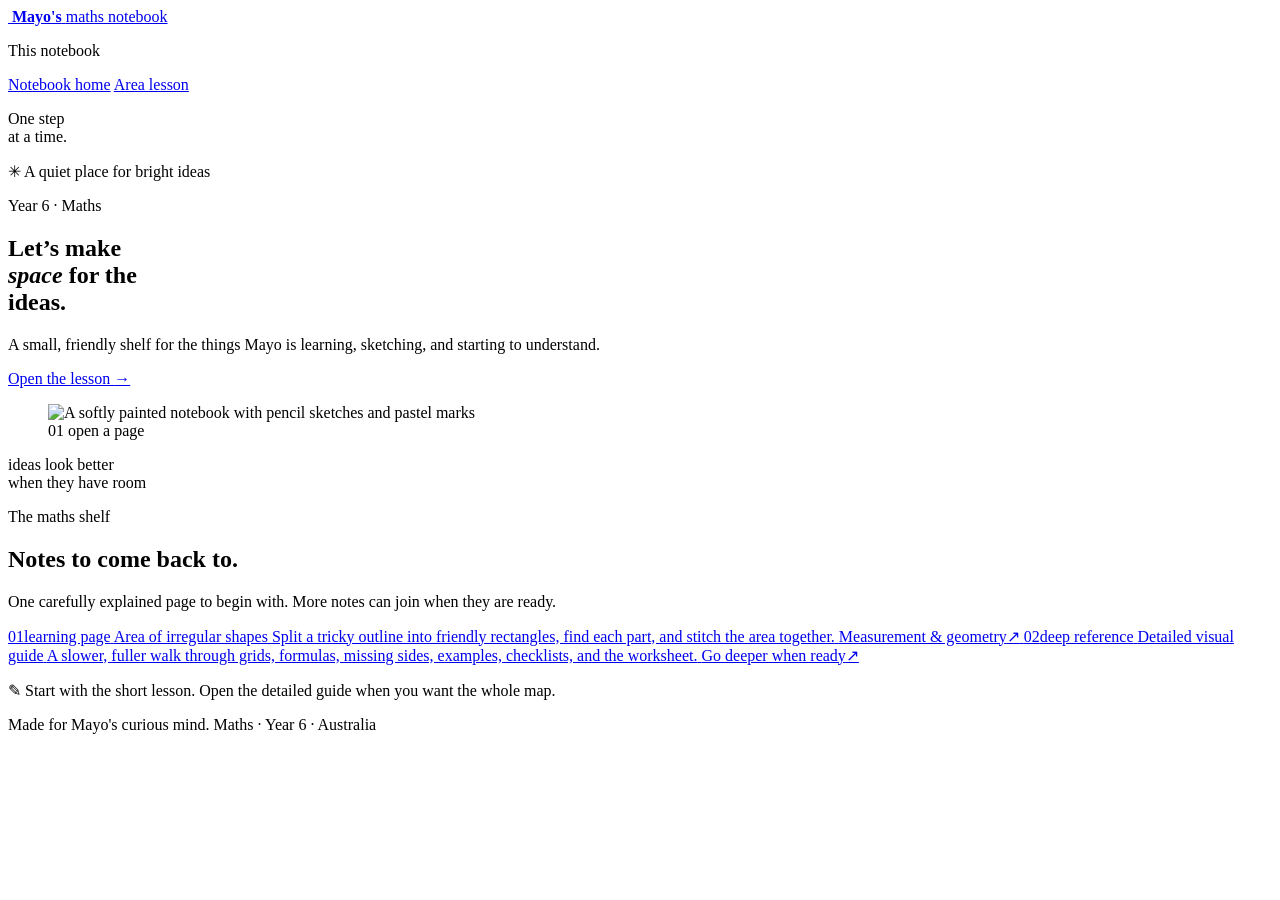
==== index.html @ c5aafde9 "Create index.html" ====
<!doctype html>
<html lang="en">
  <head>
    <!-- Style reminder: quiet editorial stationery, warm paper, pencil teal, and generous whitespace. Keep copy concise and let Mayo's artwork carry personality. -->
    <meta charset="UTF-8" />
    <meta name="viewport" content="width=device-width, initial-scale=1.0" />
    <meta name="theme-color" content="#f7f2e9" />
    <meta name="description" content="Mayo's calm, visual notebook for Year 6 maths notes and small wins." />
    <title>Mayo's Maths Notebook</title>
    <link rel="icon" type="image/png" href="/manus-storage/mayo-notebook-mark_d1982af1.png" />
    <link rel="stylesheet" href="styles.css" />
    <link rel="preconnect" href="https://fonts.googleapis.com" />
    <link rel="preconnect" href="https://fonts.gstatic.com" crossorigin />
    <link href="https://fonts.googleapis.com/css2?family=DM+Sans:wght@400;500;600;700&family=Fraunces:opsz,wght,SOFT@9..144,400;9..144,600;9..144,700&display=swap" rel="stylesheet" />
  </head>
  <body>
    <div class="page-frame">
      <aside class="side-rail" aria-label="Notebook navigation">
        <a class="brand" href="#top" aria-label="Mayo's Maths Notebook home">
          <span class="brand-mark-wrap">
            <img class="brand-mark" src="/manus-storage/mayo-notebook-mark_d1982af1.png" alt="" />
          </span>
          <span class="brand-copy">
            <strong>Mayo's</strong>
            <span>maths notebook</span>
          </span>
        </a>

        <div class="rail-rule" aria-hidden="true"></div>

        <p class="rail-label">This notebook</p>
        <nav class="rail-nav">
          <a class="rail-link is-active" href="#top"><span class="nav-dot dot-teal"></span>Notebook home</a>
          <a class="rail-link" href="#notes"><span class="nav-dot dot-rose"></span>Area lesson</a>
        </nav>

        <div class="rail-footer">
          <span class="pencil-line" aria-hidden="true"></span>
          <p>One step<br />at a time.</p>
        </div>
      </aside>

      <main class="main-canvas" id="top">
        <header class="topbar">
          <p class="topbar-note"><span class="tiny-spark" aria-hidden="true">✳</span> A quiet place for bright ideas</p>
        </header>

        <section class="welcome-section" aria-labelledby="welcome-heading">
          <div class="welcome-copy">
            <p class="eyebrow">Year 6 · Maths</p>
            <h1 id="welcome-heading">Let’s make<br /><em>space</em> for the<br />ideas.</h1>
            <p class="welcome-text">A small, friendly shelf for the things Mayo is learning, sketching, and starting to understand.</p>
            <div class="welcome-actions">
              <a class="primary-button" href="#notes">Open the lesson <span aria-hidden="true">→</span></a>
            </div>
          </div>

          <div class="hero-art-wrap">
            <div class="hero-pin" aria-hidden="true"></div>
            <figure class="hero-art">
              <img src="/manus-storage/mayo-notebook-reference_efe2e836.png" alt="A softly painted notebook with pencil sketches and pastel marks" />
              <figcaption><span>01</span> open a page</figcaption>
            </figure>
            <span class="hero-caption">ideas look better<br />when they have room</span>
          </div>
        </section>

        <section class="notes-section ruled-section" id="notes" aria-labelledby="notes-heading">
          <div class="section-heading">
            <div>
              <p class="eyebrow">The maths shelf</p>
              <h2 id="notes-heading">Notes to come back to.</h2>
            </div>
            <p class="section-intro">One carefully explained page to begin with. More notes can join when they are ready.</p>
          </div>



          <div class="notes-grid" id="notes-grid">
            <a class="note-card note-card-teal featured-note" href="area-of-irregular-shapes.html" aria-label="Open the Area of Irregular Shapes learning page">
              <span class="note-tape" aria-hidden="true"></span>
              <span class="note-card-top"><span class="note-number">01</span><span class="note-status">learning page</span></span>
              <span class="note-icon number-icon" aria-hidden="true"><i></i><i></i><i></i></span>
              <span class="note-title">Area of irregular shapes</span>
              <span class="note-description">Split a tricky outline into friendly rectangles, find each part, and stitch the area together.</span>
              <span class="note-footer"><span>Measurement & geometry</span><span class="note-arrow" aria-hidden="true">↗</span></span>
            </a>
            <a class="note-card note-card-rose" href="area-of-irregular-shapes-detailed.html" aria-label="Open the detailed Area of Irregular Shapes reference guide">
              <span class="note-tape" aria-hidden="true"></span>
              <span class="note-card-top"><span class="note-number">02</span><span class="note-status">deep reference</span></span>
              <span class="note-icon fraction-icon" aria-hidden="true"><i></i><i></i><i></i><i></i></span>
              <span class="note-title">Detailed visual guide</span>
              <span class="note-description">A slower, fuller walk through grids, formulas, missing sides, examples, checklists, and the worksheet.</span>
              <span class="note-footer"><span>Go deeper when ready</span><span class="note-arrow" aria-hidden="true">↗</span></span>
            </a>
          </div>

          <p class="shelf-note"><span aria-hidden="true">✎</span> Start with the short lesson. Open the detailed guide when you want the whole map.</p>
        </section>


        <footer class="site-footer">
          <span>Made for Mayo's curious mind.</span>
          <span>Maths · Year 6 · Australia</span>
        </footer>
      </main>
    </div>

  </body>
</html>
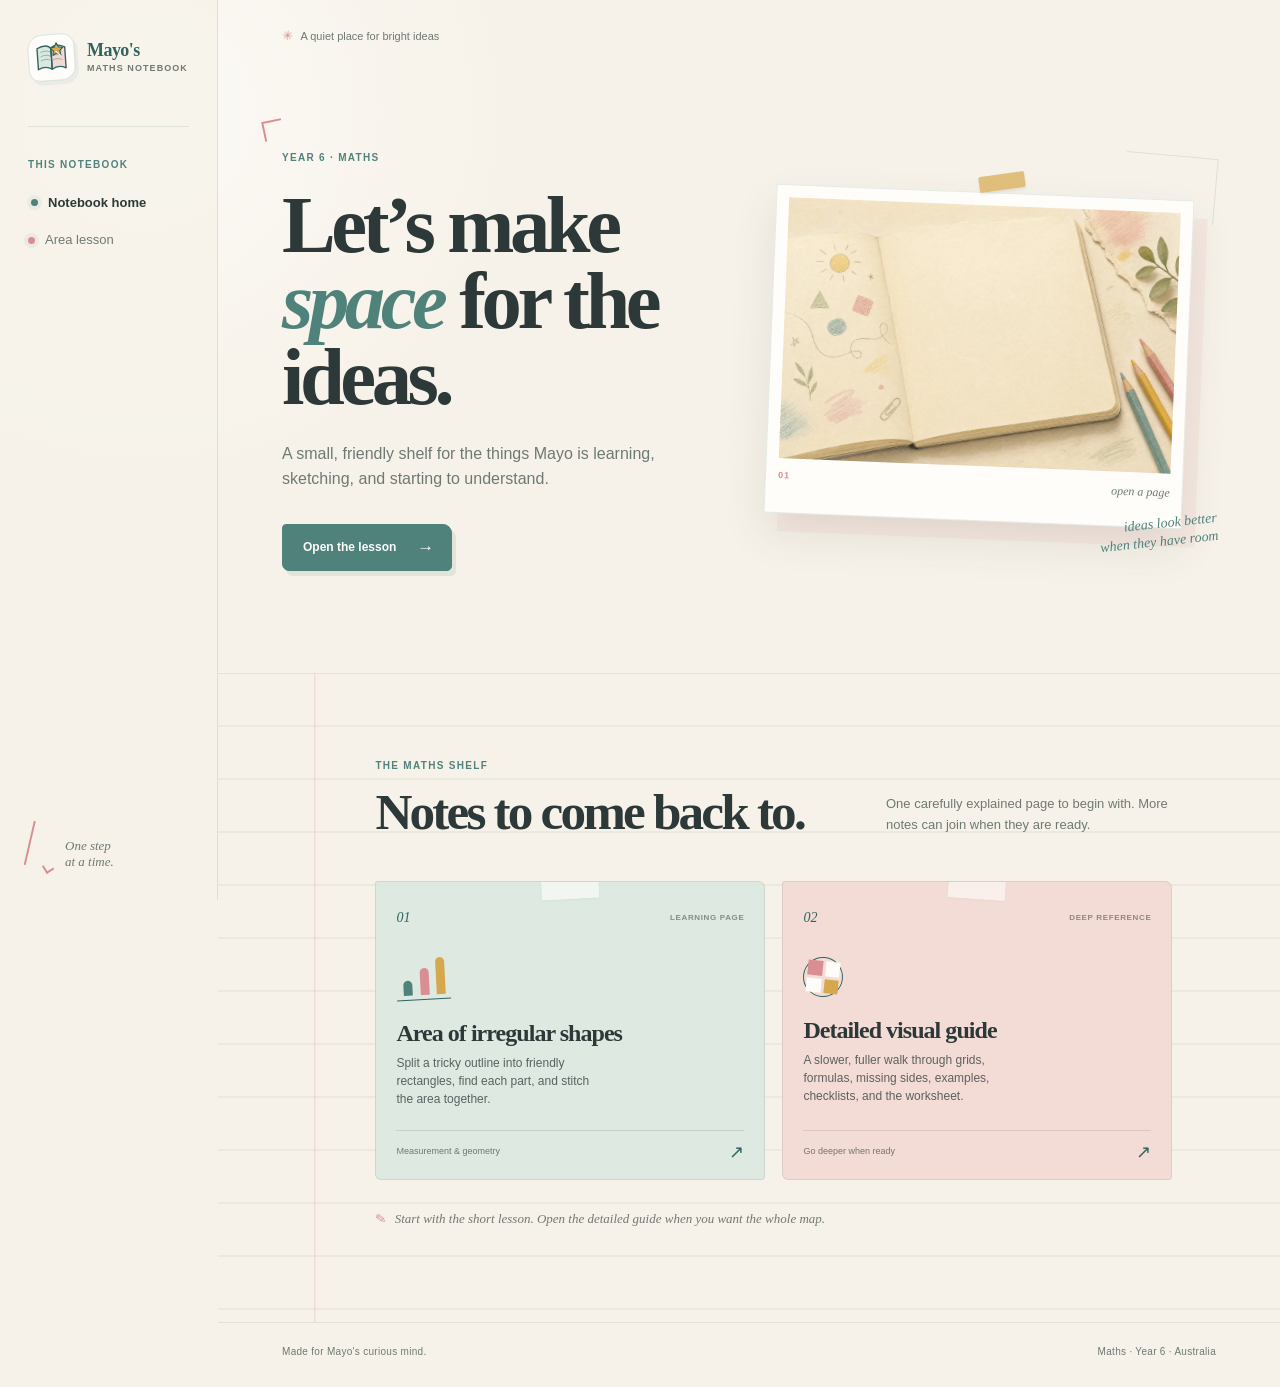
==== commit f8addc6c: "Update index.html" ====
--- a/index.html
+++ b/index.html
@@ -18,7 +18,7 @@
       <aside class="side-rail" aria-label="Notebook navigation">
         <a class="brand" href="#top" aria-label="Mayo's Maths Notebook home">
           <span class="brand-mark-wrap">
-            <img class="brand-mark" src="/manus-storage/mayo-notebook-mark_d1982af1.png" alt="" />
+            <img class="brand-mark" src="assets/mayo-notebook-mark.svg" alt="" />
           </span>
           <span class="brand-copy">
             <strong>Mayo's</strong>
@@ -58,7 +58,7 @@
           <div class="hero-art-wrap">
             <div class="hero-pin" aria-hidden="true"></div>
             <figure class="hero-art">
-              <img src="/manus-storage/mayo-notebook-reference_efe2e836.png" alt="A softly painted notebook with pencil sketches and pastel marks" />
+              <img src="assets/mayo-notebook-reference.webp" alt="A softly painted notebook with pencil sketches and pastel marks" />
               <figcaption><span>01</span> open a page</figcaption>
             </figure>
             <span class="hero-caption">ideas look better<br />when they have room</span>
--- a/styles.css
+++ b/styles.css
@@ -0,0 +1,1554 @@
+/* Style reminder: soft editorial stationery for Mayo — warm paper, pencil teal, restrained pastel accents, asymmetric notebook-spread layout, and quiet motion. */
+
+:root {
+  --paper: #f7f2e9;
+  --paper-deep: #eee6d8;
+  --paper-white: #fffdf9;
+  --ink: #2d3938;
+  --muted-ink: #6f7974;
+  --pencil-teal: #4f827b;
+  --teal-dark: #32645f;
+  --teal-wash: #d9e8e0;
+  --rose: #d98f91;
+  --rose-wash: #f3d9d3;
+  --yellow: #d5a84e;
+  --yellow-wash: #f5e8bb;
+  --sage: #97aa8a;
+  --sage-wash: #dfe8d6;
+  --line: rgba(79, 130, 123, 0.15);
+  --red-line: rgba(207, 123, 122, 0.18);
+  --shadow: 0 20px 44px rgba(64, 74, 66, 0.11);
+  --shadow-small: 0 8px 20px rgba(64, 74, 66, 0.09);
+  --ease-out: cubic-bezier(0.23, 1, 0.32, 1);
+}
+
+* {
+  box-sizing: border-box;
+}
+
+html {
+  scroll-behavior: smooth;
+  background: var(--paper);
+}
+
+body {
+  margin: 0;
+  min-width: 320px;
+  color: var(--ink);
+  background:
+    radial-gradient(circle at 11% 8%, rgba(255, 255, 255, 0.62), transparent 23rem),
+    var(--paper);
+  font-family: "DM Sans", sans-serif;
+  font-size: 16px;
+  line-height: 1.6;
+  -webkit-font-smoothing: antialiased;
+}
+
+body::selection {
+  color: var(--paper-white);
+  background: var(--pencil-teal);
+}
+
+img {
+  display: block;
+  max-width: 100%;
+}
+
+a {
+  color: inherit;
+  text-decoration: none;
+}
+
+button,
+a {
+  -webkit-tap-highlight-color: transparent;
+}
+
+button {
+  font: inherit;
+}
+
+button:focus-visible,
+a:focus-visible {
+  outline: 3px solid rgba(79, 130, 123, 0.46);
+  outline-offset: 4px;
+}
+
+[hidden] {
+  display: none !important;
+}
+
+.page-frame {
+  display: grid;
+  grid-template-columns: 218px minmax(0, 1fr);
+  min-height: 100vh;
+}
+
+.side-rail {
+  position: sticky;
+  top: 0;
+  align-self: start;
+  display: flex;
+  flex-direction: column;
+  min-height: 100vh;
+  padding: 34px 28px 30px;
+  border-right: 1px solid rgba(79, 130, 123, 0.16);
+  background: rgba(247, 242, 233, 0.78);
+}
+
+.brand {
+  display: inline-flex;
+  align-items: center;
+  gap: 12px;
+  width: fit-content;
+}
+
+.brand-mark-wrap {
+  display: grid;
+  width: 47px;
+  height: 47px;
+  place-items: center;
+  border: 1px solid rgba(79, 130, 123, 0.2);
+  border-radius: 15px 12px 14px 11px;
+  background: var(--paper-white);
+  box-shadow: 3px 4px 0 rgba(79, 130, 123, 0.08);
+  transform: rotate(-4deg);
+  transition: transform 180ms var(--ease-out);
+}
+
+.brand:hover .brand-mark-wrap {
+  transform: rotate(1deg) translateY(-2px);
+}
+
+.brand-mark {
+  width: 37px;
+  height: 37px;
+  object-fit: contain;
+}
+
+.brand-copy {
+  display: grid;
+  line-height: 1.05;
+}
+
+.brand-copy strong {
+  color: var(--teal-dark);
+  font-family: "Fraunces", serif;
+  font-size: 18px;
+  font-weight: 700;
+  letter-spacing: -0.03em;
+}
+
+.brand-copy span {
+  margin-top: 4px;
+  color: var(--muted-ink);
+  font-size: 9px;
+  font-weight: 700;
+  letter-spacing: 0.12em;
+  text-transform: uppercase;
+}
+
+.rail-rule {
+  width: 100%;
+  height: 1px;
+  margin: 45px 0 32px;
+  background: var(--line);
+}
+
+.rail-label,
+.eyebrow,
+.filter-label,
+.practice-time,
+.note-status {
+  margin: 0;
+  color: var(--pencil-teal);
+  font-size: 10px;
+  font-weight: 700;
+  letter-spacing: 0.13em;
+  line-height: 1.25;
+  text-transform: uppercase;
+}
+
+.rail-nav {
+  display: grid;
+  gap: 17px;
+  margin-top: 21px;
+}
+
+.rail-link {
+  display: inline-flex;
+  align-items: center;
+  gap: 10px;
+  width: fit-content;
+  color: var(--muted-ink);
+  font-size: 13px;
+  transition: color 170ms var(--ease-out), transform 170ms var(--ease-out);
+}
+
+.rail-link:hover,
+.rail-link.is-active {
+  color: var(--ink);
+  transform: translateX(3px);
+}
+
+.rail-link.is-active {
+  font-weight: 700;
+}
+
+.nav-dot {
+  width: 7px;
+  height: 7px;
+  border-radius: 50%;
+  box-shadow: 0 0 0 4px rgba(79, 130, 123, 0.08);
+}
+
+.dot-teal { background: var(--pencil-teal); }
+.dot-rose { background: var(--rose); }
+.dot-yellow { background: var(--yellow); }
+.dot-sage { background: var(--sage); }
+
+.rail-footer {
+  display: flex;
+  align-items: flex-end;
+  gap: 12px;
+  margin-top: auto;
+  color: var(--muted-ink);
+  font-family: "Fraunces", serif;
+  font-size: 13px;
+  font-style: italic;
+  line-height: 1.25;
+}
+
+.rail-footer p {
+  margin: 0;
+}
+
+.pencil-line {
+  position: relative;
+  display: block;
+  width: 25px;
+  height: 45px;
+  border-left: 2px solid var(--rose);
+  transform: rotate(13deg) translateY(-2px);
+}
+
+.pencil-line::after {
+  position: absolute;
+  right: -4px;
+  bottom: -2px;
+  width: 7px;
+  height: 7px;
+  border-right: 2px solid var(--rose);
+  border-bottom: 2px solid var(--rose);
+  content: "";
+  transform: rotate(45deg);
+}
+
+.main-canvas {
+  min-width: 0;
+  overflow: hidden;
+}
+
+.topbar {
+  display: flex;
+  align-items: center;
+  justify-content: space-between;
+  gap: 24px;
+  max-width: 1320px;
+  margin: 0 auto;
+  padding: 26px clamp(28px, 5vw, 82px) 16px;
+  color: var(--muted-ink);
+  font-size: 11px;
+}
+
+.topbar-note,
+.topbar-link {
+  margin: 0;
+}
+
+.tiny-spark {
+  display: inline-block;
+  margin-right: 5px;
+  color: var(--rose);
+  font-size: 13px;
+  transform: rotate(8deg);
+}
+
+.topbar-link {
+  color: var(--teal-dark);
+  font-weight: 700;
+  transition: color 160ms var(--ease-out), transform 160ms var(--ease-out);
+}
+
+.topbar-link span {
+  display: inline-block;
+  margin-left: 4px;
+  font-size: 14px;
+  transition: transform 160ms var(--ease-out);
+}
+
+.topbar-link:hover {
+  color: var(--pencil-teal);
+  transform: translateY(-1px);
+}
+
+.topbar-link:hover span {
+  transform: translate(2px, 2px);
+}
+
+.welcome-section,
+.notes-section,
+.practice-section,
+.closing-section,
+.site-footer {
+  max-width: 1320px;
+  margin-right: auto;
+  margin-left: auto;
+  padding-right: clamp(28px, 5vw, 82px);
+  padding-left: clamp(28px, 5vw, 82px);
+}
+
+.welcome-section {
+  display: grid;
+  grid-template-columns: minmax(280px, 0.92fr) minmax(380px, 1.08fr);
+  align-items: center;
+  gap: clamp(36px, 7vw, 115px);
+  min-height: 610px;
+  padding-top: 61px;
+  padding-bottom: 74px;
+}
+
+.welcome-copy {
+  position: relative;
+  z-index: 1;
+  max-width: 510px;
+}
+
+.welcome-copy::before {
+  position: absolute;
+  top: -32px;
+  left: -19px;
+  width: 18px;
+  height: 18px;
+  border-top: 2px solid var(--rose);
+  border-left: 2px solid var(--rose);
+  content: "";
+  transform: rotate(-12deg);
+}
+
+.welcome-copy .eyebrow {
+  margin-bottom: 23px;
+}
+
+h1,
+h2,
+p {
+  margin-top: 0;
+}
+
+h1,
+h2 {
+  color: var(--ink);
+  font-family: "Fraunces", serif;
+  font-weight: 600;
+  letter-spacing: -0.055em;
+}
+
+h1 {
+  max-width: 580px;
+  margin-bottom: 26px;
+  font-size: clamp(56px, 6.3vw, 92px);
+  line-height: 0.94;
+}
+
+h1 em,
+h2 em {
+  color: var(--pencil-teal);
+  font-style: italic;
+}
+
+.welcome-text {
+  max-width: 380px;
+  margin-bottom: 32px;
+  color: var(--muted-ink);
+  font-size: 16px;
+}
+
+.welcome-actions {
+  display: flex;
+  align-items: center;
+  flex-wrap: wrap;
+  gap: 22px;
+}
+
+.primary-button {
+  display: inline-flex;
+  align-items: center;
+  gap: 21px;
+  padding: 13px 17px 13px 20px;
+  border: 1px solid var(--pencil-teal);
+  border-radius: 4px 9px 5px 7px;
+  color: var(--paper-white);
+  background: var(--pencil-teal);
+  box-shadow: 4px 5px 0 rgba(79, 130, 123, 0.12);
+  font-size: 12px;
+  font-weight: 700;
+  transition: background 170ms var(--ease-out), transform 170ms var(--ease-out), box-shadow 170ms var(--ease-out);
+}
+
+.primary-button span {
+  font-size: 17px;
+  font-weight: 400;
+  line-height: 1;
+  transition: transform 170ms var(--ease-out);
+}
+
+.primary-button:hover {
+  background: var(--teal-dark);
+  box-shadow: 3px 3px 0 rgba(79, 130, 123, 0.15);
+  transform: translateY(-2px);
+}
+
+.primary-button:hover span {
+  transform: translateX(3px);
+}
+
+.primary-button:active,
+.filter-button:active,
+.answer-button:active {
+  transform: scale(0.97);
+}
+
+.margin-note {
+  color: var(--rose);
+  font-family: "Fraunces", serif;
+  font-size: 13px;
+  font-style: italic;
+  transform: rotate(-5deg);
+}
+
+.hero-art-wrap {
+  position: relative;
+  max-width: 586px;
+  justify-self: end;
+  padding: 19px 28px 30px 10px;
+}
+
+.hero-art-wrap::before {
+  position: absolute;
+  top: -18px;
+  right: 0;
+  width: 91px;
+  height: 65px;
+  border-top: 1px solid var(--line);
+  border-right: 1px solid var(--line);
+  content: "";
+  transform: rotate(5deg);
+}
+
+.hero-art {
+  position: relative;
+  margin: 0;
+  padding: 12px 12px 24px;
+  border: 1px solid rgba(79, 130, 123, 0.15);
+  background: var(--paper-white);
+  box-shadow: 14px 18px 0 rgba(217, 143, 145, 0.11), var(--shadow);
+  transform: rotate(2.3deg);
+  transition: transform 260ms var(--ease-out), box-shadow 260ms var(--ease-out);
+}
+
+.hero-art:hover {
+  box-shadow: 11px 13px 0 rgba(217, 143, 145, 0.13), 0 24px 52px rgba(64, 74, 66, 0.14);
+  transform: rotate(0.4deg) translateY(-3px);
+}
+
+.hero-art img {
+  width: 100%;
+  aspect-ratio: 3 / 2;
+  object-fit: cover;
+}
+
+.hero-art figcaption {
+  display: flex;
+  justify-content: space-between;
+  margin-top: 10px;
+  color: var(--muted-ink);
+  font-family: "Fraunces", serif;
+  font-size: 12px;
+  font-style: italic;
+}
+
+.hero-art figcaption span {
+  color: var(--rose);
+  font-family: "DM Sans", sans-serif;
+  font-size: 9px;
+  font-style: normal;
+  font-weight: 700;
+  letter-spacing: 0.12em;
+}
+
+.hero-pin {
+  position: absolute;
+  z-index: 2;
+  top: 1px;
+  left: 48%;
+  width: 46px;
+  height: 16px;
+  border-radius: 2px;
+  background: rgba(213, 168, 78, 0.69);
+  box-shadow: 0 2px 3px rgba(64, 74, 66, 0.1);
+  transform: rotate(-8deg);
+}
+
+.hero-caption {
+  position: absolute;
+  right: -2px;
+  bottom: 0;
+  color: var(--pencil-teal);
+  font-family: "Fraunces", serif;
+  font-size: 14px;
+  font-style: italic;
+  line-height: 1.25;
+  text-align: right;
+  transform: rotate(-6deg);
+}
+
+.ruled-section {
+  position: relative;
+}
+
+.notes-section {
+  padding-top: 86px;
+  padding-bottom: 92px;
+  border-top: 1px solid rgba(79, 130, 123, 0.12);
+  background:
+    linear-gradient(90deg, transparent 0, transparent 9%, var(--red-line) 9.1%, transparent 9.25%),
+    repeating-linear-gradient(to bottom, transparent 0, transparent 51px, var(--line) 52px, transparent 53px);
+}
+
+.section-heading {
+  display: grid;
+  grid-template-columns: minmax(0, 1fr) minmax(220px, 330px);
+  align-items: end;
+  gap: 32px;
+  margin-bottom: 42px;
+  padding-left: 10%;
+}
+
+.section-heading h2,
+.practice-card h2,
+.closing-copy h2 {
+  margin-bottom: 0;
+  font-size: clamp(35px, 4vw, 56px);
+  line-height: 1.02;
+}
+
+.section-heading .eyebrow {
+  margin-bottom: 14px;
+}
+
+.section-intro {
+  max-width: 310px;
+  margin-bottom: 3px;
+  color: var(--muted-ink);
+  font-size: 13px;
+  line-height: 1.6;
+}
+
+.filter-row {
+  display: flex;
+  align-items: center;
+  flex-wrap: wrap;
+  gap: 9px;
+  margin-bottom: 30px;
+  padding-left: 10%;
+}
+
+.filter-label {
+  margin-right: 6px;
+  color: var(--muted-ink);
+  font-size: 9px;
+}
+
+.filter-button {
+  padding: 8px 12px;
+  border: 1px solid rgba(79, 130, 123, 0.18);
+  border-radius: 3px 6px 4px 5px;
+  color: var(--muted-ink);
+  background: rgba(255, 253, 249, 0.35);
+  font-size: 11px;
+  cursor: pointer;
+  transition: color 160ms var(--ease-out), border-color 160ms var(--ease-out), background 160ms var(--ease-out), transform 160ms var(--ease-out);
+}
+
+.filter-button:hover,
+.filter-button.is-selected {
+  border-color: var(--pencil-teal);
+  color: var(--teal-dark);
+  background: var(--teal-wash);
+}
+
+.filter-button.is-selected {
+  font-weight: 700;
+}
+
+.notes-grid {
+  display: grid;
+  grid-template-columns: repeat(2, minmax(0, 390px));
+  gap: 17px;
+  padding-left: 10%;
+}
+
+.note-card {
+  position: relative;
+  display: flex;
+  flex-direction: column;
+  min-height: 285px;
+  padding: 25px 20px 18px;
+  overflow: hidden;
+  border: 1px solid rgba(45, 57, 56, 0.1);
+  border-radius: 3px 7px 4px 6px;
+  color: var(--ink);
+  text-align: left;
+  cursor: pointer;
+  transition: transform 220ms var(--ease-out), box-shadow 220ms var(--ease-out), border-color 220ms var(--ease-out);
+}
+
+.note-card:hover {
+  z-index: 1;
+  border-color: rgba(79, 130, 123, 0.32);
+  box-shadow: var(--shadow-small);
+  transform: translateY(-5px) rotate(-0.5deg);
+}
+
+.note-card:nth-child(even):hover {
+  transform: translateY(-5px) rotate(0.5deg);
+}
+
+.note-card:active {
+  transform: translateY(-1px) scale(0.99);
+}
+
+.note-card-teal { background: rgba(217, 232, 224, 0.86); }
+.note-card-rose { background: rgba(243, 217, 211, 0.86); }
+.note-card-yellow { background: rgba(245, 232, 187, 0.86); }
+.note-card-sage { background: rgba(223, 232, 214, 0.9); }
+
+.note-tape {
+  position: absolute;
+  top: -10px;
+  left: 50%;
+  width: 57px;
+  height: 27px;
+  background: rgba(255, 253, 249, 0.57);
+  box-shadow: 0 1px 2px rgba(45, 57, 56, 0.05);
+  transform: translateX(-50%) rotate(-3deg);
+}
+
+.note-card:nth-child(2) .note-tape { transform: translateX(-50%) rotate(4deg); }
+.note-card:nth-child(3) .note-tape { transform: translateX(-50%) rotate(-7deg); }
+.note-card:nth-child(4) .note-tape { transform: translateX(-50%) rotate(5deg); }
+
+.note-card-top,
+.note-footer {
+  display: flex;
+  align-items: center;
+  justify-content: space-between;
+}
+
+.note-card-top {
+  margin-bottom: 28px;
+}
+
+.note-number {
+  color: var(--teal-dark);
+  font-family: "Fraunces", serif;
+  font-size: 14px;
+  font-style: italic;
+}
+
+.note-status {
+  color: rgba(45, 57, 56, 0.52);
+  font-size: 8px;
+  letter-spacing: 0.08em;
+}
+
+.note-icon {
+  position: relative;
+  display: block;
+  width: 54px;
+  height: 43px;
+  margin-bottom: 21px;
+}
+
+.number-icon {
+  display: flex;
+  align-items: end;
+  justify-content: space-between;
+  padding: 4px 5px 4px 7px;
+  border-bottom: 1px solid var(--teal-dark);
+  transform: rotate(-3deg);
+}
+
+.number-icon i {
+  display: block;
+  width: 9px;
+  border-radius: 8px 8px 1px 1px;
+  background: var(--pencil-teal);
+}
+
+.number-icon i:nth-child(1) { height: 15px; }
+.number-icon i:nth-child(2) { height: 27px; background: var(--rose); }
+.number-icon i:nth-child(3) { height: 37px; background: var(--yellow); }
+
+.fraction-icon {
+  display: grid;
+  grid-template-columns: 1fr 1fr;
+  gap: 3px;
+  width: 40px;
+  height: 40px;
+  padding: 3px;
+  border: 1px solid var(--teal-dark);
+  border-radius: 50%;
+  transform: rotate(6deg);
+}
+
+.fraction-icon i { background: var(--rose); }
+.fraction-icon i:nth-child(2),
+.fraction-icon i:nth-child(3) { background: var(--paper-white); }
+.fraction-icon i:nth-child(4) { background: var(--yellow); }
+
+.array-icon {
+  display: grid;
+  grid-template-columns: repeat(3, 10px);
+  grid-template-rows: repeat(2, 10px);
+  gap: 7px;
+  padding: 5px;
+  transform: rotate(-5deg);
+}
+
+.array-icon i {
+  width: 10px;
+  height: 10px;
+  border: 1px solid var(--teal-dark);
+  border-radius: 50%;
+  background: var(--yellow);
+}
+
+.array-icon i:nth-child(2n) { background: var(--rose); }
+
+.pattern-icon {
+  display: flex;
+  align-items: end;
+  gap: 5px;
+  padding-left: 3px;
+  border-bottom: 1px solid var(--teal-dark);
+  transform: rotate(4deg);
+}
+
+.pattern-icon i {
+  display: block;
+  width: 11px;
+  height: 11px;
+  border: 1px solid var(--teal-dark);
+  background: var(--sage);
+}
+
+.pattern-icon i:nth-child(2) { height: 23px; background: var(--rose); }
+.pattern-icon i:nth-child(3) { height: 35px; background: var(--yellow); }
+
+.note-title {
+  display: block;
+  margin-bottom: 8px;
+  font-family: "Fraunces", serif;
+  font-size: 24px;
+  font-weight: 600;
+  letter-spacing: -0.04em;
+  line-height: 1.05;
+}
+
+.note-description {
+  display: block;
+  max-width: 198px;
+  margin-bottom: 22px;
+  color: rgba(45, 57, 56, 0.76);
+  font-size: 12px;
+  line-height: 1.5;
+}
+
+.note-footer {
+  margin-top: auto;
+  padding-top: 12px;
+  border-top: 1px solid rgba(45, 57, 56, 0.13);
+  color: rgba(45, 57, 56, 0.64);
+  font-size: 9px;
+  line-height: 1.3;
+}
+
+.note-arrow {
+  color: var(--teal-dark);
+  font-size: 18px;
+  line-height: 1;
+  transition: transform 170ms var(--ease-out);
+}
+
+.note-card:hover .note-arrow {
+  transform: translate(2px, -2px);
+}
+
+.empty-filter-message {
+  margin: 28px 0 0 10%;
+  color: var(--muted-ink);
+  font-family: "Fraunces", serif;
+  font-style: italic;
+}
+
+.shelf-note {
+  margin: 29px 0 0 10%;
+  color: var(--muted-ink);
+  font-family: "Fraunces", serif;
+  font-size: 13px;
+  font-style: italic;
+}
+
+.shelf-note span {
+  display: inline-block;
+  margin-right: 5px;
+  color: var(--rose);
+  font-family: "DM Sans", sans-serif;
+  font-style: normal;
+  transform: rotate(-8deg);
+}
+
+.practice-section {
+  display: grid;
+  grid-template-columns: minmax(0, 0.93fr) minmax(330px, 1.07fr);
+  gap: clamp(28px, 6vw, 93px);
+  align-items: stretch;
+  padding-top: 103px;
+  padding-bottom: 105px;
+}
+
+.practice-card {
+  position: relative;
+  padding: 38px clamp(28px, 4vw, 54px) 34px;
+  border: 1px solid rgba(79, 130, 123, 0.16);
+  background: var(--paper-white);
+  box-shadow: 11px 12px 0 rgba(79, 130, 123, 0.08);
+}
+
+.practice-card::before {
+  position: absolute;
+  top: 17px;
+  right: 20px;
+  width: 28px;
+  height: 28px;
+  border-top: 1px solid var(--rose);
+  border-right: 1px solid var(--rose);
+  content: "";
+  transform: rotate(10deg);
+}
+
+.practice-topline {
+  display: flex;
+  align-items: center;
+  justify-content: space-between;
+  margin-bottom: 25px;
+}
+
+.practice-time {
+  color: var(--muted-ink);
+  font-size: 9px;
+}
+
+.practice-card h2 {
+  margin-bottom: 22px;
+  font-size: clamp(34px, 4.2vw, 54px);
+}
+
+.practice-prompt {
+  margin-bottom: 22px;
+  color: var(--muted-ink);
+  font-size: 13px;
+}
+
+.lolly-row {
+  display: flex;
+  align-items: center;
+  gap: 7px;
+  min-height: 58px;
+  margin-bottom: 24px;
+}
+
+.lolly-bag {
+  display: grid;
+  grid-template-columns: repeat(4, 7px);
+  gap: 3px;
+  width: 47px;
+  height: 51px;
+  padding: 19px 5px 5px;
+  border: 1px solid rgba(79, 130, 123, 0.36);
+  border-radius: 5px 5px 17px 17px;
+  background: var(--teal-wash);
+  transform: rotate(-3deg);
+}
+
+.lolly-bag:nth-of-type(3) { transform: rotate(3deg); }
+.lolly-bag i { width: 7px; height: 7px; border-radius: 50%; background: var(--rose); }
+.lolly-bag i:nth-child(2n) { background: var(--yellow); }
+.lolly-bag::before {
+  position: absolute;
+  top: 7px;
+  left: 6px;
+  width: 33px;
+  height: 10px;
+  border-radius: 50%;
+  background: var(--rose);
+  content: "";
+  opacity: 0.68;
+}
+
+.plus-sign {
+  color: var(--muted-ink);
+  font-family: "Fraunces", serif;
+  font-size: 22px;
+}
+
+.answer-row {
+  display: flex;
+  flex-wrap: wrap;
+  gap: 10px;
+}
+
+.answer-button {
+  min-width: 58px;
+  padding: 9px 15px;
+  border: 1px solid rgba(79, 130, 123, 0.32);
+  border-radius: 4px 8px 5px 7px;
+  color: var(--teal-dark);
+  background: var(--paper);
+  cursor: pointer;
+  transition: background 160ms var(--ease-out), color 160ms var(--ease-out), transform 160ms var(--ease-out);
+}
+
+.answer-button:hover,
+.answer-button.is-correct {
+  color: var(--paper-white);
+  background: var(--pencil-teal);
+}
+
+.answer-button.is-try-again {
+  border-color: rgba(217, 143, 145, 0.72);
+  color: #aa5d61;
+  background: var(--rose-wash);
+}
+
+.practice-feedback {
+  min-height: 25px;
+  margin: 18px 0 0;
+  color: var(--muted-ink);
+  font-family: "Fraunces", serif;
+  font-size: 13px;
+  font-style: italic;
+}
+
+.geometry-card {
+  position: relative;
+  min-height: 340px;
+  padding: 15px;
+  overflow: hidden;
+  background: var(--yellow-wash);
+  box-shadow: -8px 10px 0 rgba(213, 168, 78, 0.11);
+  transform: rotate(-1.3deg);
+}
+
+.geometry-card::after {
+  position: absolute;
+  right: 17px;
+  bottom: 14px;
+  width: 55px;
+  height: 1px;
+  background: rgba(79, 130, 123, 0.35);
+  content: "";
+  transform: rotate(-6deg);
+}
+
+.geometry-visual {
+  position: relative;
+  min-height: 309px;
+  overflow: hidden;
+  background:
+    linear-gradient(90deg, transparent 0, transparent 17%, rgba(79, 130, 123, 0.13) 17.2%, transparent 17.45%),
+    repeating-linear-gradient(to bottom, transparent 0, transparent 43px, rgba(79, 130, 123, 0.13) 44px, transparent 45px),
+    #f8edc7;
+}
+
+.geometry-visual::before,
+.geometry-visual::after {
+  position: absolute;
+  content: "";
+}
+
+.geometry-visual::before {
+  top: 23%;
+  left: 8%;
+  width: 86%;
+  height: 52%;
+  border: 1px dashed rgba(79, 130, 123, 0.26);
+  transform: rotate(-4deg);
+}
+
+.geometry-visual::after {
+  top: 31%;
+  right: 14%;
+  width: 24%;
+  height: 30%;
+  border: 1px solid rgba(217, 143, 145, 0.66);
+  transform: rotate(19deg);
+}
+
+.shape-circle,
+.shape-square,
+.shape-triangle,
+.shape-arrow,
+.shape-pencil-line,
+.shape-dot {
+  position: absolute;
+  display: block;
+}
+
+.shape-circle {
+  width: 67px;
+  height: 67px;
+  border: 2px solid rgba(79, 130, 123, 0.76);
+  border-radius: 50%;
+}
+
+.shape-circle-one {
+  top: 31%;
+  left: 23%;
+  transform: rotate(-8deg);
+}
+
+.shape-circle-two {
+  top: 39%;
+  left: 35%;
+  width: 48px;
+  height: 48px;
+  border-color: rgba(217, 143, 145, 0.76);
+  transform: rotate(11deg);
+}
+
+.shape-triangle {
+  top: 27%;
+  right: 25%;
+  width: 0;
+  height: 0;
+  border-right: 37px solid transparent;
+  border-bottom: 58px solid rgba(151, 170, 138, 0.85);
+  border-left: 37px solid transparent;
+  transform: rotate(-12deg);
+}
+
+.shape-square {
+  top: 35%;
+  right: 12%;
+  width: 56px;
+  height: 56px;
+  border: 2px solid rgba(213, 168, 78, 0.93);
+  transform: rotate(26deg);
+}
+
+.shape-arrow {
+  top: 20%;
+  left: 44%;
+  color: var(--teal-dark);
+  font-family: "Fraunces", serif;
+  font-size: 38px;
+  transform: rotate(-20deg);
+}
+
+.shape-pencil-line {
+  bottom: 24%;
+  left: 16%;
+  width: 26%;
+  border-top: 2px solid var(--rose);
+  transform: rotate(17deg);
+}
+
+.shape-dot {
+  width: 9px;
+  height: 9px;
+  border-radius: 50%;
+  background: var(--rose);
+}
+
+.shape-dot-one { top: 26%; left: 17%; }
+.shape-dot-two { right: 21%; bottom: 24%; background: var(--pencil-teal); }
+
+.geometry-label {
+  position: absolute;
+  right: 31px;
+  bottom: 25px;
+  display: grid;
+  max-width: 205px;
+  gap: 4px;
+  padding: 12px 14px;
+  border: 1px solid rgba(79, 130, 123, 0.16);
+  background: rgba(255, 253, 249, 0.88);
+  box-shadow: 4px 5px 0 rgba(79, 130, 123, 0.08);
+}
+
+.geometry-label .eyebrow {
+  font-size: 8px;
+}
+
+.geometry-label strong {
+  font-family: "Fraunces", serif;
+  font-size: 18px;
+  font-weight: 600;
+  letter-spacing: -0.03em;
+}
+
+.geometry-label span:last-child {
+  color: var(--muted-ink);
+  font-size: 10px;
+  line-height: 1.35;
+}
+
+.closing-section {
+  position: relative;
+  display: grid;
+  grid-template-columns: minmax(160px, 0.7fr) minmax(0, 1.45fr) 120px;
+  align-items: center;
+  gap: 35px;
+  padding-top: 82px;
+  padding-bottom: 83px;
+  border-top: 1px solid rgba(79, 130, 123, 0.12);
+}
+
+.closing-doodle {
+  width: 100%;
+  max-width: 255px;
+  overflow: hidden;
+  opacity: 0.83;
+  transform: rotate(-2deg);
+}
+
+.doodle-visual {
+  position: relative;
+  display: flex;
+  align-items: center;
+  justify-content: space-around;
+  min-height: 112px;
+  padding: 20px 12px;
+  color: var(--pencil-teal);
+  background:
+    linear-gradient(90deg, transparent 0, transparent 6%, var(--red-line) 6.2%, transparent 6.45%),
+    repeating-linear-gradient(to bottom, transparent 0, transparent 31px, var(--line) 32px, transparent 33px),
+    rgba(255, 253, 249, 0.46);
+  font-family: "Fraunces", serif;
+}
+
+.doodle-visual span,
+.doodle-visual b,
+.doodle-visual em,
+.doodle-visual strong {
+  display: inline-grid;
+  place-items: center;
+  font-size: 27px;
+  font-style: normal;
+  font-weight: 400;
+}
+
+.doodle-visual span { color: var(--yellow); transform: rotate(-12deg); }
+.doodle-visual b { color: var(--rose); font-size: 37px; transform: rotate(8deg); }
+.doodle-visual em { color: var(--sage); font-size: 33px; transform: rotate(-13deg); }
+.doodle-visual strong { color: var(--pencil-teal); font-size: 27px; transform: rotate(6deg); }
+
+.doodle-visual i {
+  display: block;
+  width: 9px;
+  height: 9px;
+  border-radius: 50%;
+  background: var(--pencil-teal);
+  box-shadow: 20px 13px 0 var(--rose), -17px 18px 0 var(--yellow);
+}
+
+.closing-copy {
+  max-width: 575px;
+}
+
+.closing-copy .eyebrow {
+  margin-bottom: 15px;
+}
+
+.closing-copy h2 {
+  margin-bottom: 20px;
+}
+
+.closing-copy > p:last-child {
+  max-width: 410px;
+  margin-bottom: 0;
+  color: var(--muted-ink);
+  font-size: 14px;
+}
+
+.closing-mark {
+  display: grid;
+  justify-items: center;
+  gap: 9px;
+  color: var(--pencil-teal);
+  transform: rotate(7deg);
+}
+
+.closing-mark span {
+  display: grid;
+  width: 44px;
+  height: 44px;
+  place-items: center;
+  border: 1px solid var(--pencil-teal);
+  border-radius: 50%;
+  font-size: 22px;
+}
+
+.closing-mark small {
+  font-family: "Fraunces", serif;
+  font-size: 12px;
+  font-style: italic;
+  line-height: 1.05;
+  text-align: center;
+}
+
+.site-footer {
+  display: flex;
+  justify-content: space-between;
+  gap: 20px;
+  padding-top: 21px;
+  padding-bottom: 27px;
+  border-top: 1px solid rgba(79, 130, 123, 0.14);
+  color: var(--muted-ink);
+  font-size: 10px;
+  letter-spacing: 0.03em;
+}
+
+.toast {
+  position: fixed;
+  z-index: 10;
+  right: 24px;
+  bottom: 24px;
+  max-width: min(360px, calc(100vw - 48px));
+  padding: 13px 16px;
+  border: 1px solid rgba(79, 130, 123, 0.23);
+  border-radius: 4px 9px 5px 8px;
+  color: var(--teal-dark);
+  background: var(--paper-white);
+  box-shadow: var(--shadow-small);
+  font-family: "Fraunces", serif;
+  font-size: 13px;
+  opacity: 0;
+  pointer-events: none;
+  transform: translateY(10px);
+  transition: opacity 180ms var(--ease-out), transform 180ms var(--ease-out);
+}
+
+.toast.is-visible {
+  opacity: 1;
+  transform: translateY(0);
+}
+
+@media (prefers-reduced-motion: no-preference) {
+  .welcome-copy,
+  .hero-art-wrap,
+  .notes-section,
+  .practice-section,
+  .closing-section {
+    animation: settle-in 560ms var(--ease-out) both;
+  }
+
+  .hero-art-wrap { animation-delay: 80ms; }
+  .notes-section { animation-delay: 120ms; }
+  .practice-section { animation-delay: 160ms; }
+  .closing-section { animation-delay: 200ms; }
+
+  @keyframes settle-in {
+    from { opacity: 0; transform: translateY(12px); }
+    to { opacity: 1; transform: translateY(0); }
+  }
+}
+
+@media (max-width: 1100px) {
+  .page-frame {
+    grid-template-columns: 178px minmax(0, 1fr);
+  }
+
+  .side-rail {
+    padding-right: 22px;
+    padding-left: 22px;
+  }
+
+  .welcome-section {
+    grid-template-columns: minmax(260px, 0.86fr) minmax(320px, 1.14fr);
+    gap: 35px;
+  }
+
+  .notes-grid {
+    grid-template-columns: repeat(2, minmax(0, 1fr));
+    gap: 15px;
+  }
+
+  .note-card {
+    min-height: 260px;
+  }
+}
+
+@media (max-width: 760px) {
+  .page-frame {
+    display: block;
+  }
+
+  .side-rail {
+    position: relative;
+    display: block;
+    min-height: auto;
+    padding: 18px 20px 16px;
+    border-right: 0;
+    border-bottom: 1px solid rgba(79, 130, 123, 0.16);
+  }
+
+  .brand-mark-wrap {
+    width: 41px;
+    height: 41px;
+  }
+
+  .brand-mark {
+    width: 32px;
+    height: 32px;
+  }
+
+  .rail-rule,
+  .rail-label,
+  .rail-footer {
+    display: none;
+  }
+
+  .rail-nav {
+    display: flex;
+    flex-wrap: wrap;
+    gap: 8px 15px;
+    margin: 15px 0 0 53px;
+  }
+
+  .rail-link {
+    font-size: 11px;
+  }
+
+  .topbar {
+    padding: 22px 20px 10px;
+  }
+
+  .topbar-note {
+    font-size: 10px;
+  }
+
+  .topbar-link {
+    font-size: 10px;
+  }
+
+  .welcome-section,
+  .notes-section,
+  .practice-section,
+  .closing-section,
+  .site-footer {
+    padding-right: 20px;
+    padding-left: 20px;
+  }
+
+  .welcome-section {
+    display: block;
+    min-height: auto;
+    padding-top: 62px;
+    padding-bottom: 71px;
+  }
+
+  .welcome-copy {
+    max-width: 530px;
+  }
+
+  h1 {
+    font-size: clamp(53px, 16vw, 78px);
+  }
+
+  .hero-art-wrap {
+    max-width: 550px;
+    margin: 51px auto 0;
+    padding-right: 14px;
+  }
+
+  .hero-caption {
+    right: 0;
+  }
+
+  .notes-section {
+    padding-top: 69px;
+    padding-bottom: 72px;
+    background:
+      linear-gradient(90deg, transparent 0, transparent 6%, var(--red-line) 6.1%, transparent 6.25%),
+      repeating-linear-gradient(to bottom, transparent 0, transparent 51px, var(--line) 52px, transparent 53px);
+  }
+
+  .section-heading {
+    display: block;
+    margin-bottom: 32px;
+    padding-left: 7%;
+  }
+
+  .section-intro {
+    margin-top: 18px;
+  }
+
+  .filter-row,
+  .notes-grid,
+  .shelf-note {
+    padding-left: 7%;
+  }
+
+  .filter-row {
+    gap: 7px;
+  }
+
+  .filter-label {
+    width: 100%;
+    margin-bottom: 2px;
+  }
+
+  .practice-section {
+    display: block;
+    padding-top: 75px;
+    padding-bottom: 78px;
+  }
+
+  .practice-card {
+    padding: 31px 25px 29px;
+  }
+
+  .geometry-card {
+    min-height: 300px;
+    margin: 53px 7px 0;
+  }
+
+  .geometry-visual {
+    min-height: 268px;
+  }
+
+  .closing-section {
+    display: block;
+    padding-top: 62px;
+    padding-bottom: 63px;
+  }
+
+  .closing-doodle {
+    max-width: 320px;
+    margin-bottom: 39px;
+  }
+
+  .closing-mark {
+    display: none;
+  }
+
+  .site-footer {
+    display: grid;
+    gap: 7px;
+    padding-top: 19px;
+    padding-bottom: 24px;
+  }
+}
+
+@media (max-width: 480px) {
+  .rail-nav {
+    margin-left: 0;
+  }
+
+  .topbar-note {
+    max-width: 175px;
+    line-height: 1.35;
+  }
+
+  .topbar-link {
+    white-space: nowrap;
+  }
+
+  .welcome-section {
+    padding-top: 53px;
+  }
+
+  .welcome-copy::before {
+    left: -8px;
+  }
+
+  .welcome-text {
+    font-size: 15px;
+  }
+
+  .welcome-actions {
+    align-items: flex-start;
+    flex-direction: column;
+    gap: 19px;
+  }
+
+  .hero-art-wrap {
+    margin-top: 46px;
+    padding: 12px 4px 31px 0;
+  }
+
+  .hero-pin {
+    left: 45%;
+  }
+
+  .hero-caption {
+    right: 2px;
+    font-size: 12px;
+  }
+
+  .section-heading,
+  .filter-row,
+  .notes-grid,
+  .shelf-note {
+    padding-left: 0;
+  }
+
+  .notes-grid {
+    grid-template-columns: 1fr;
+    gap: 14px;
+  }
+
+  .note-card {
+    min-height: 246px;
+  }
+
+  .lolly-row {
+    gap: 4px;
+    transform: scale(0.88);
+    transform-origin: left center;
+  }
+
+  .geometry-card {
+    margin-right: 0;
+    margin-left: 0;
+  }
+}
+
+@media (prefers-reduced-motion: reduce) {
+  html {
+    scroll-behavior: auto;
+  }
+
+  *,
+  *::before,
+  *::after {
+    animation-duration: 0.01ms !important;
+    animation-iteration-count: 1 !important;
+    scroll-behavior: auto !important;
+    transition-duration: 0.01ms !important;
+  }
+}
